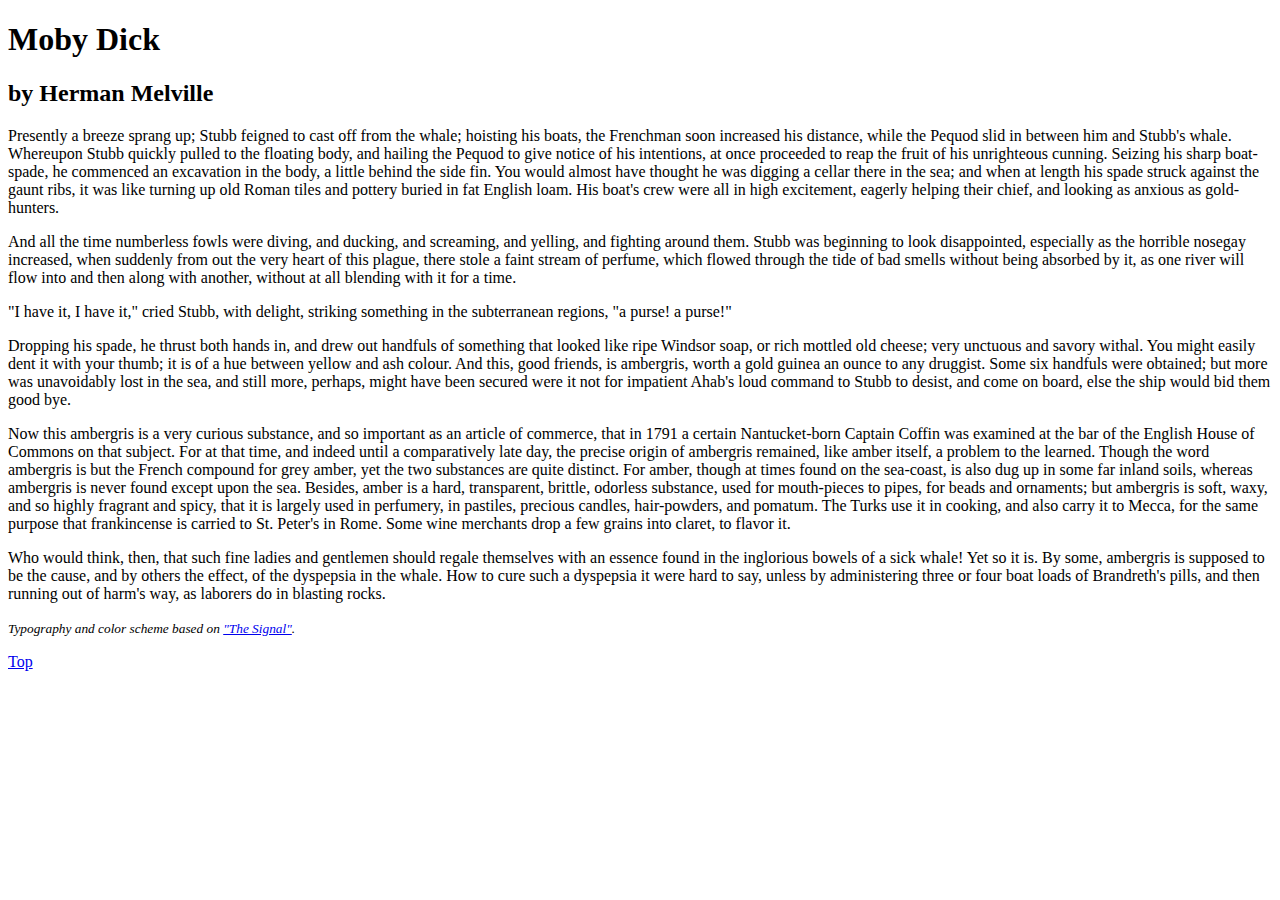
==== back-on-top-button/index.html @ 622add81 "Create index.html" ====
<!DOCTYPE html>
<html>
    <head>
        <meta charset="utf-8">
        <title>JavaScript for Web Designers - Back to top button demo</title>

        <link rel="stylesheet" href="https://fonts.googleapis.com/css?family=Cormorant+Infant:700,700italic|Lato:400,400italic,700">
        <link rel="stylesheet" href="style.css">
    </head>
    <body>
        <header id="top">
            <h1>Moby Dick</h1>
            <h2>by Herman Melville</h2>
        </header>

        <main>
            <p>Presently a breeze sprang up; Stubb feigned to cast off from the whale; hoisting his boats, the Frenchman soon increased his distance, while the Pequod slid in between him and Stubb's whale. Whereupon Stubb quickly pulled to the floating body, and hailing the Pequod to give notice of his intentions, at once proceeded to reap the fruit of his unrighteous cunning. Seizing his sharp boat-spade, he commenced an excavation in the body, a little behind the side fin. You would almost have thought he was digging a cellar there in the sea; and when at length his spade struck against the gaunt ribs, it was like turning up old Roman tiles and pottery buried in fat English loam. His boat's crew were all in high excitement, eagerly helping their chief, and looking as anxious as gold-hunters.</p>

            <p>And all the time numberless fowls were diving, and ducking, and screaming, and yelling, and fighting around them. Stubb was beginning to look disappointed, especially as the horrible nosegay increased, when suddenly from out the very heart of this plague, there stole a faint stream of perfume, which flowed through the tide of bad smells without being absorbed by it, as one river will flow into and then along with another, without at all blending with it for a time.</p>

            <p>"I have it, I have it," cried Stubb, with delight, striking something in the subterranean regions, "a purse! a purse!"</p>

            <p>Dropping his spade, he thrust both hands in, and drew out handfuls of something that looked like ripe Windsor soap, or rich mottled old cheese; very unctuous and savory withal. You might easily dent it with your thumb; it is of a hue between yellow and ash colour. And this, good friends, is ambergris, worth a gold guinea an ounce to any druggist. Some six handfuls were obtained; but more was unavoidably lost in the sea, and still more, perhaps, might have been secured were it not for impatient Ahab's loud command to Stubb to desist, and come on board, else the ship would bid them good bye.</p>

            <p>Now this ambergris is a very curious substance, and so important as an article of commerce, that in 1791 a certain Nantucket-born Captain Coffin was examined at the bar of the English House of Commons on that subject. For at that time, and indeed until a comparatively late day, the precise origin of ambergris remained, like amber itself, a problem to the learned. Though the word ambergris is but the French compound for grey amber, yet the two substances are quite distinct. For amber, though at times found on the sea-coast, is also dug up in some far inland soils, whereas ambergris is never found except upon the sea. Besides, amber is a hard, transparent, brittle, odorless substance, used for mouth-pieces to pipes, for beads and ornaments; but ambergris is soft, waxy, and so highly fragrant and spicy, that it is largely used in perfumery, in pastiles, precious candles, hair-powders, and pomatum. The Turks use it in cooking, and also carry it to Mecca, for the same purpose that frankincense is carried to St. Peter's in Rome. Some wine merchants drop a few grains into claret, to flavor it.</p>

            <p>Who would think, then, that such fine ladies and gentlemen should regale themselves with an essence found in the inglorious bowels of a sick whale! Yet so it is. By some, ambergris is supposed to be the cause, and by others the effect, of the dyspepsia in the whale. How to cure such a dyspepsia it were hard to say, unless by administering three or four boat loads of Brandreth's pills, and then running out of harm's way, as laborers do in blasting rocks.</p>
        </main>

        <footer>
            <p><small><em>Typography and color scheme based on <a href="http://typespiration.com/design/the-signal/">"The Signal"</a>.</em></small></p>
            <a id="back-to-top" href="#">Top</a>
        </footer>

        <script>
            /*
             * - Define variables
             * - Calculate the document height and set the offset to a quarter of that value
             * - Add the event listeners for scroll and click
             */
            var btt = document.getElementById('back-to-top'),
                body = document.body,
                docElem = document.documentElement,
                offset = 100,
                isFirefox = navigator.userAgent.toLowerCase().indexOf('firefox') > -1,
                scrollPos, docHeight;

            // Calculate the document height
            docHeight = Math.max(body.scrollHeight, body.offsetHeight, docElem.clientHeight, docElem.scrollHeight, docElem.offsetHeight);
            if (docHeight != 'undefined') {
                offset = docHeight / 4;
            }

            // Add scroll event listener
            window.addEventListener('scroll', function(event) {
                scrollPos = body.scrollTop || docElem.scrollTop;

                btt.className = (scrollPos > offset) ? 'visible' : '';
            });

            // Add click event listener
            btt.addEventListener('click', function(event) {
                event.preventDefault();

                if (isFirefox) {
                    docElem.scrollTop = 0;
                } else {
                    body.scrollTop = 0;
                }
            });
        </script>
    </body>
</html>
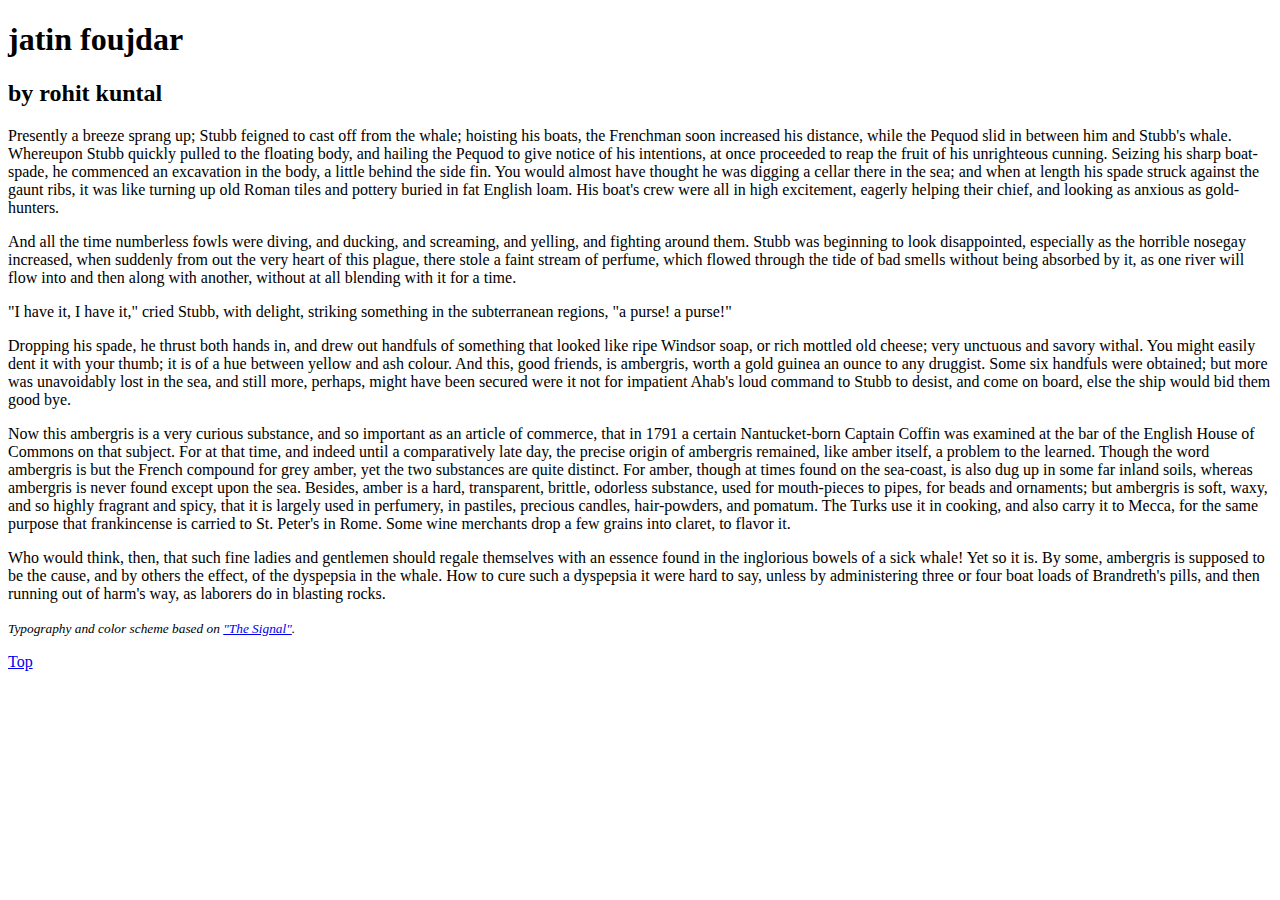
==== commit 04675bc7: "Update index.html" ====
--- a/back-on-top-button/index.html
+++ b/back-on-top-button/index.html
@@ -9,8 +9,8 @@
     </head>
     <body>
         <header id="top">
-            <h1>Moby Dick</h1>
-            <h2>by Herman Melville</h2>
+            <h1>jatin foujdar</h1>
+            <h2>by rohit kuntal</h2>
         </header>
 
         <main>
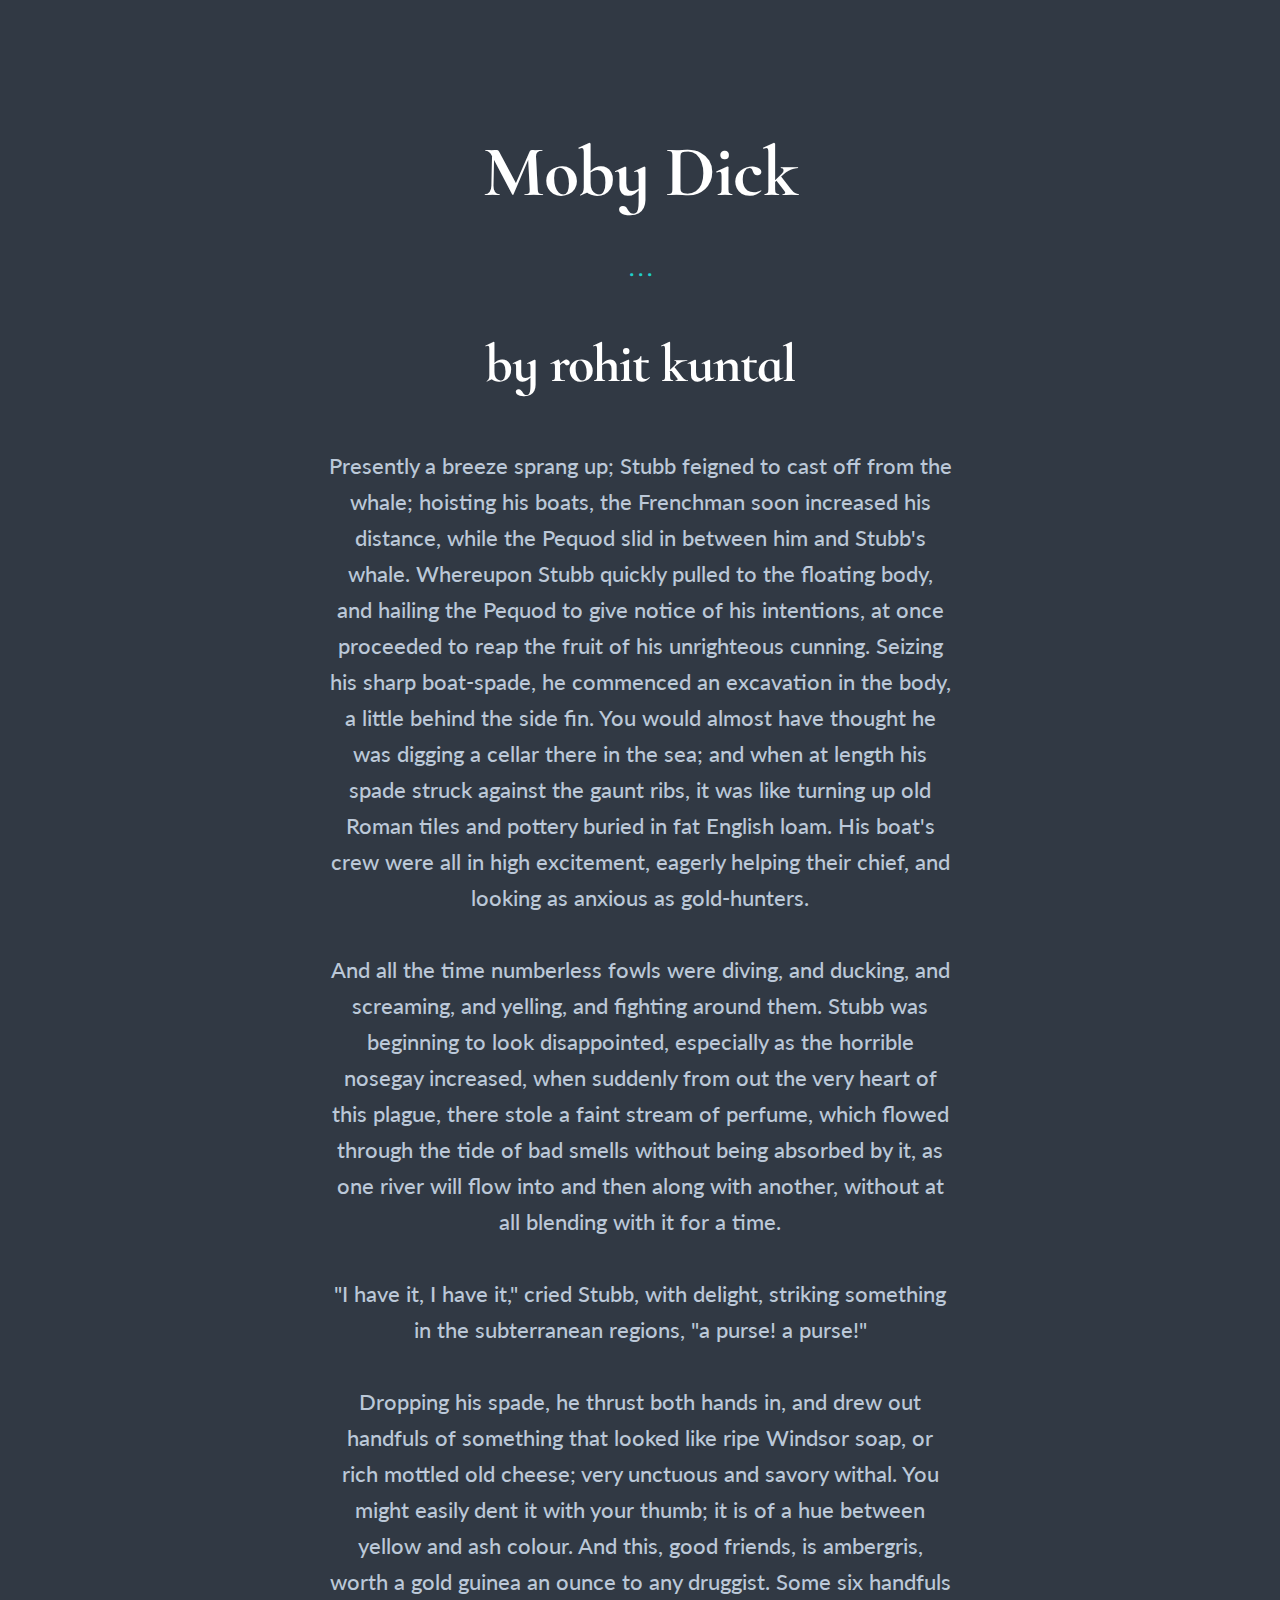
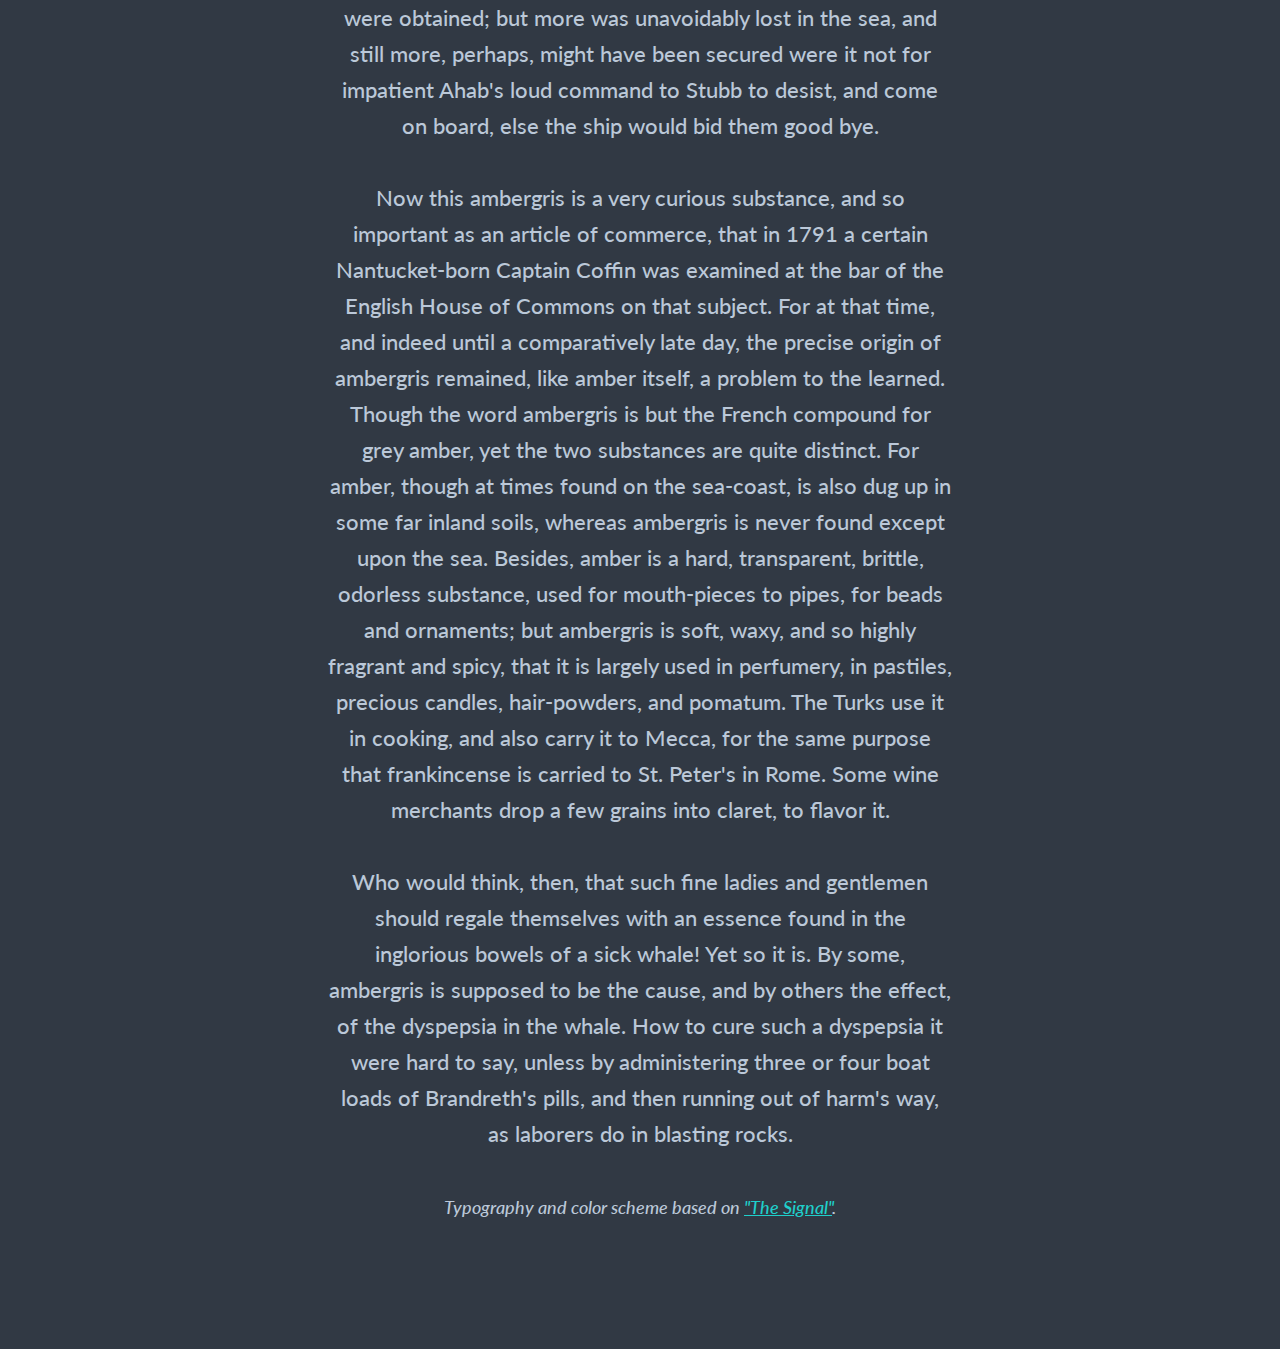
==== commit 9c8c5d06: "Update index.html" ====
--- a/back-on-top-button/index.html
+++ b/back-on-top-button/index.html
@@ -9,7 +9,7 @@
     </head>
     <body>
         <header id="top">
-            <h1>jatin foujdar</h1>
+            <h1>Moby Dick</h1>
             <h2>by rohit kuntal</h2>
         </header>
 
--- a/back-on-top-button/style.css
+++ b/back-on-top-button/style.css
@@ -0,0 +1,89 @@
+* {
+    box-sizing: border-box;
+    -webkit-font-smoothing: antialised;
+}
+
+body {
+    background-color: #313944;
+    padding: 5em 20em;
+}
+
+h1 {
+	color: #fff;
+	font-family: 'Cormorant Infant';
+	font-size: 72px;
+	font-weight: 700;
+	line-height: 72px;
+	letter-spacing: -1px;
+	margin-bottom: 48px;
+	text-align: center;
+}
+
+    h1:after {
+        color: #1fcfcb;
+    	display: block;
+    	content: '. . .';
+    	font-size: 26px;
+    	line-height: 24px;
+    	height: 24px;
+    	margin: 48px auto;
+    }
+
+h2 {
+	color: #fff;
+	font-family: 'Cormorant Infant';
+	font-size: 54px;
+	font-weight: 700;
+	line-height: 72px;
+	letter-spacing: -1px;
+	margin-bottom: 48px;
+	text-align: center;
+}
+
+p {
+	color: #bbc8d8;
+	font-family: 'Lato';
+	font-size: 22px;
+	font-weight: 500;
+	line-height: 36px;
+	margin-bottom: 36px;
+	text-align: center;
+}
+
+a {
+	color: #1fcfcb;
+    font-family: 'Lato';
+}
+
+    a:hover {
+    	color: #fff;
+    }
+
+#back-to-top {
+    position: fixed;
+    bottom: 3em;
+    right: 3em;
+    background-color: rgba(255, 255, 255, .9);
+    color: #313943;
+    border: none;
+    border-radius: 5px;
+    padding: 1em;
+    text-transform: uppercase;
+    cursor: pointer;
+    font-weight: 700;
+    box-shadow: 0 0 2em 0 rgba(0, 0, 0, .25);
+    transition: all .3s ease-in-out;
+    display: inline-block;
+    opacity: 0;
+    text-decoration: none;
+    font-size: .75em;
+}
+
+    #back-to-top:hover {
+        background-color: #fff;
+        padding: 1em 3em;
+    }
+
+#back-to-top.visible {
+    opacity: 1;
+}
